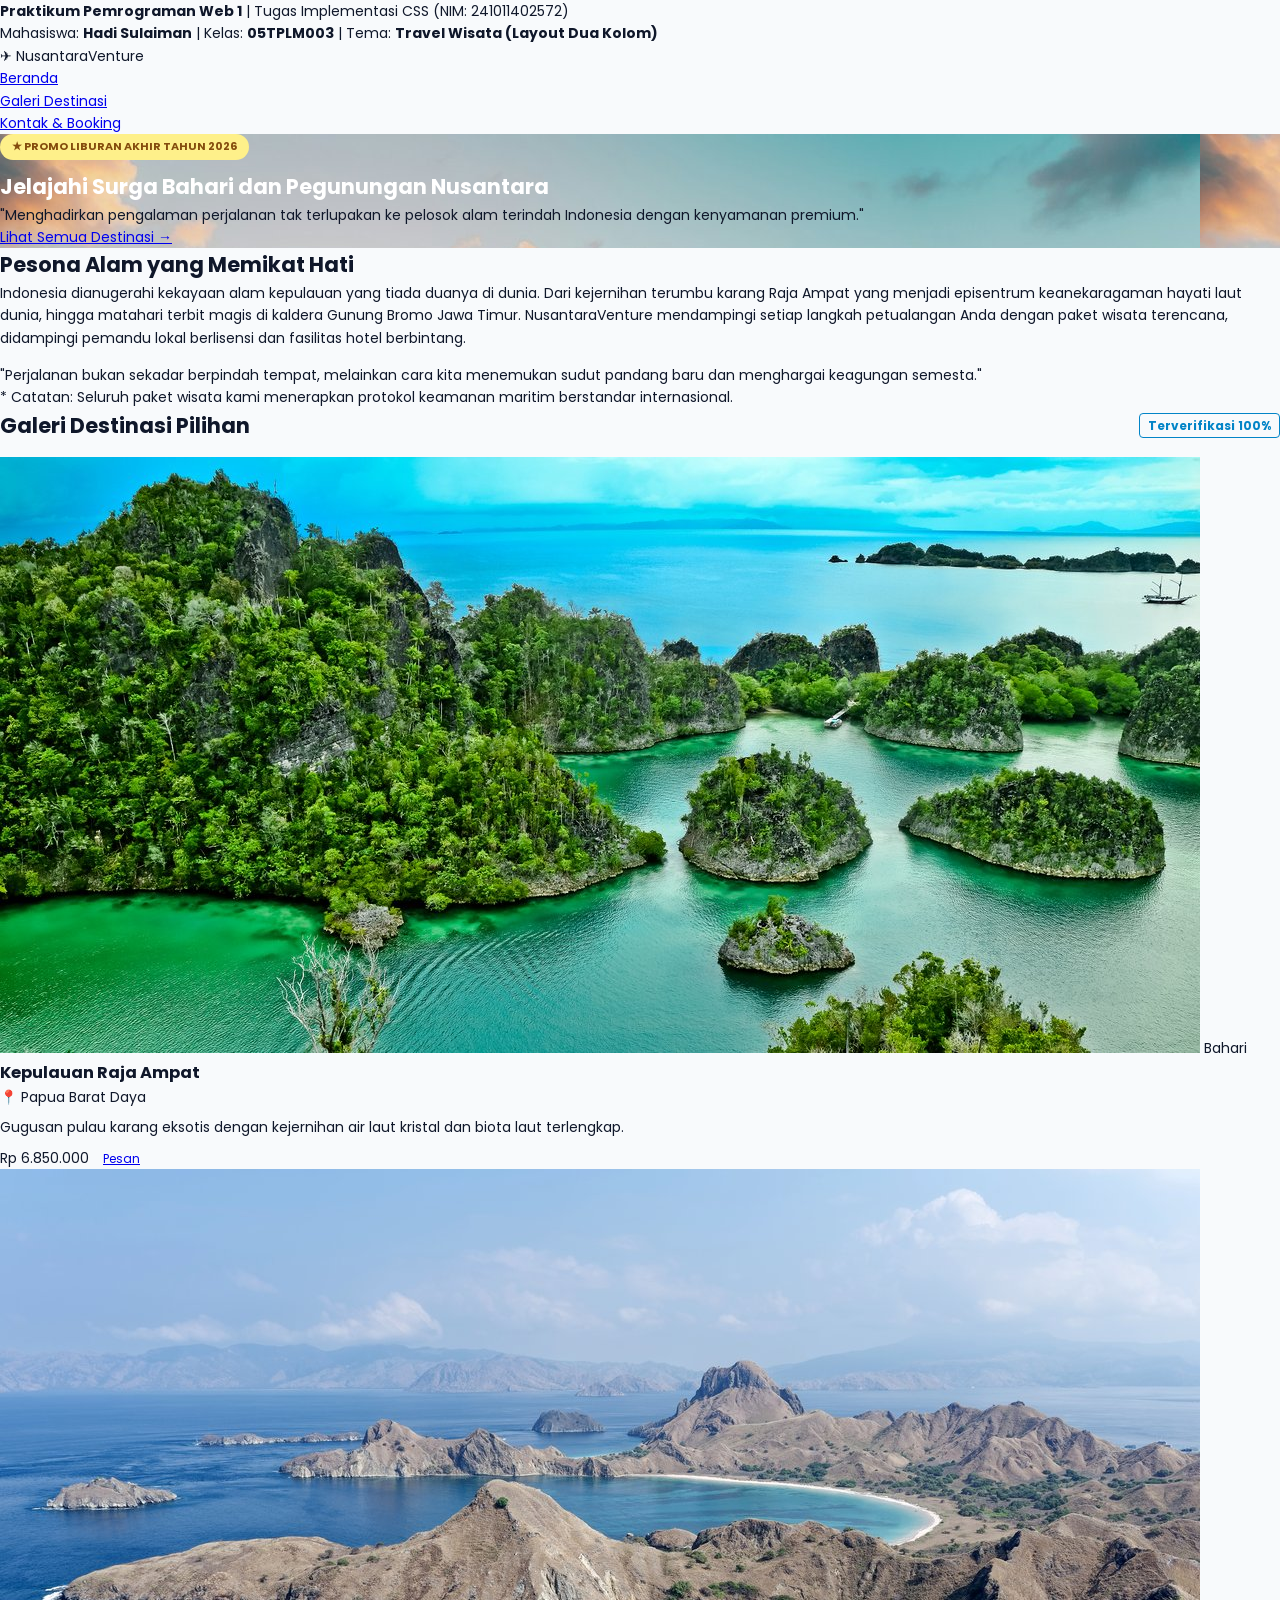
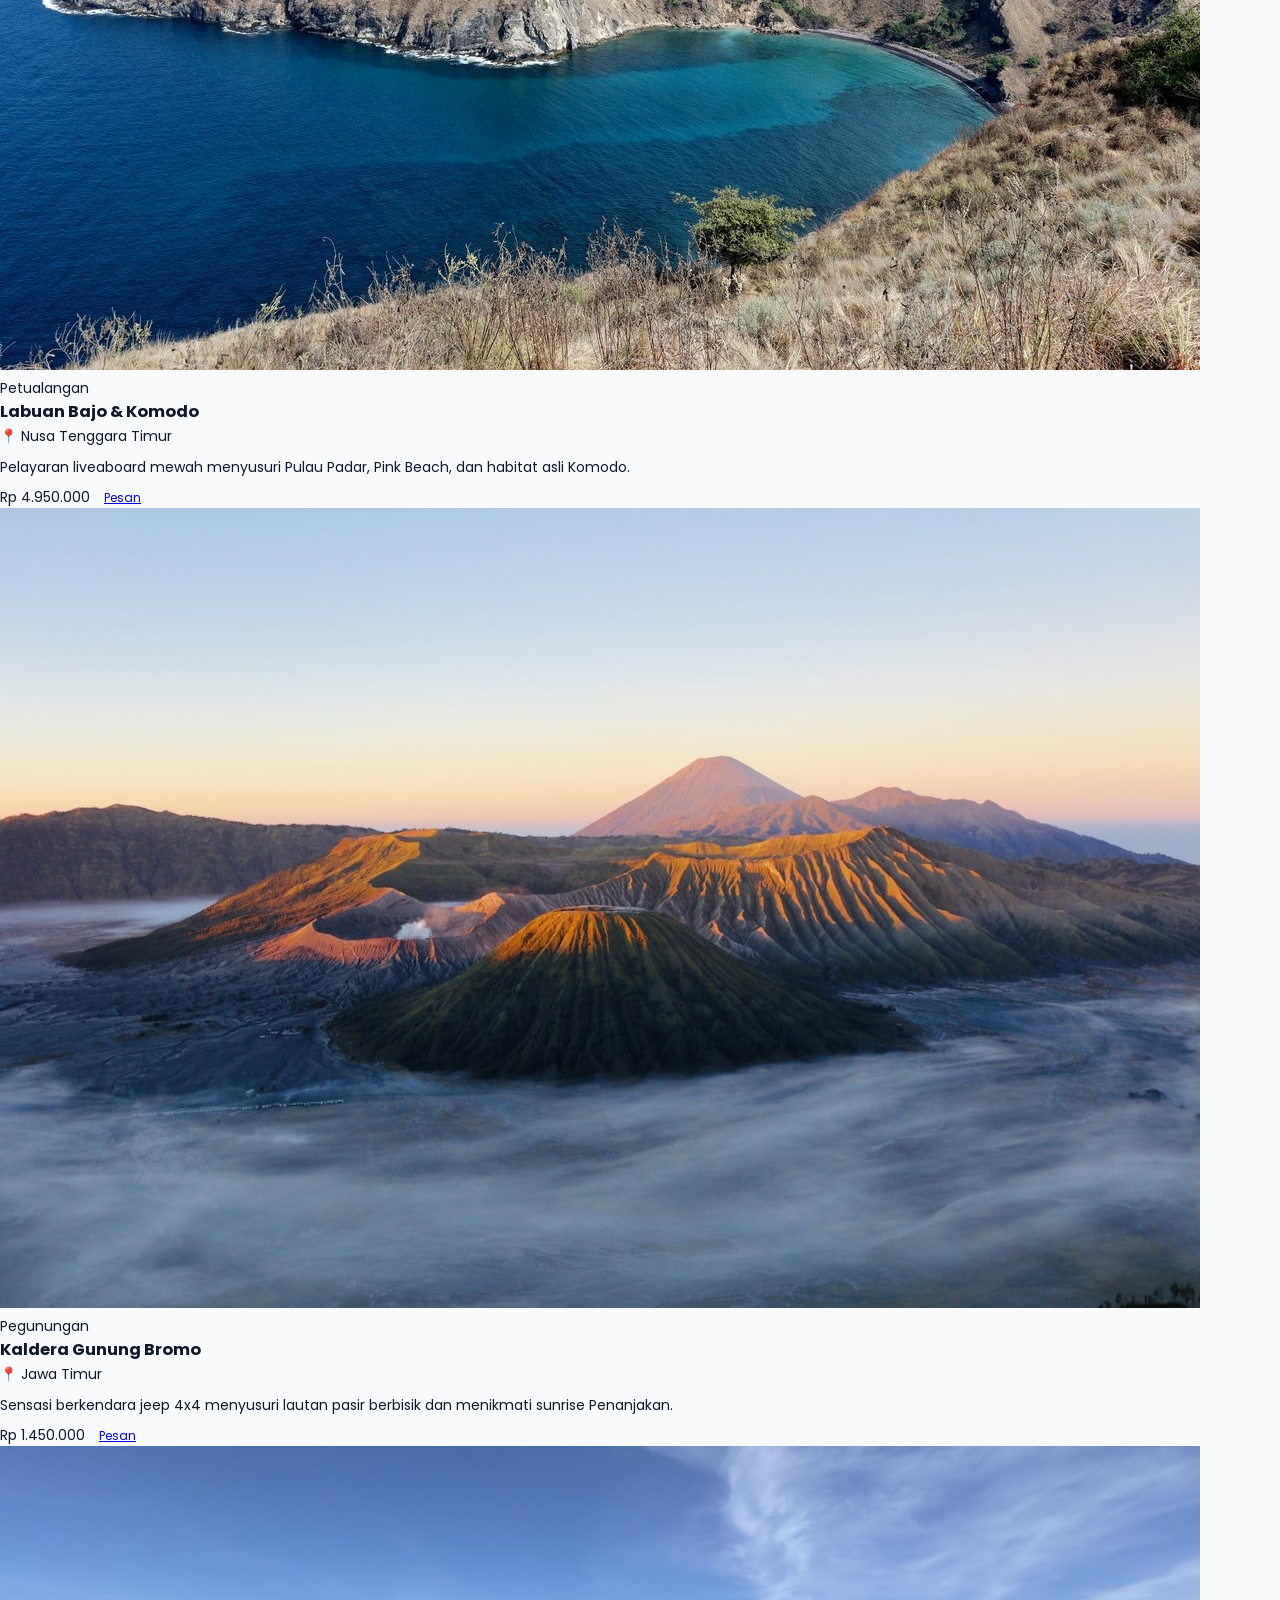
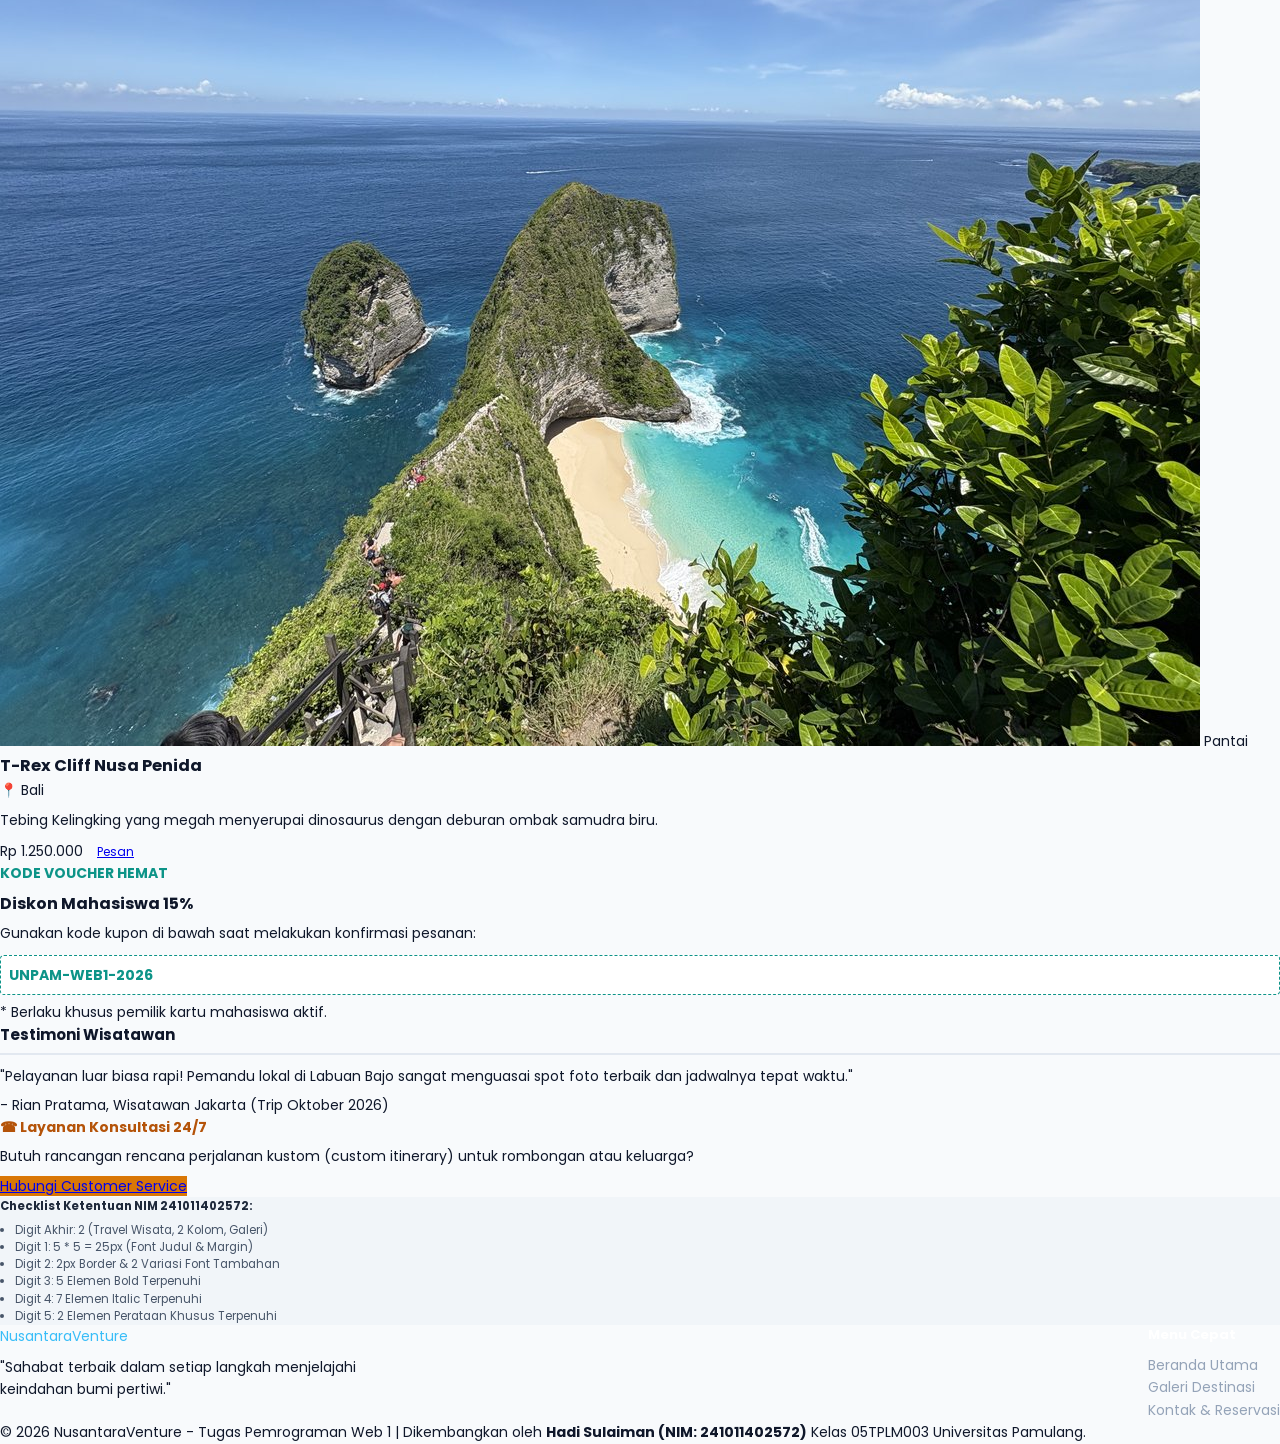
==== index.html @ 4ea8c994 "feat(web): build homepage index.html with two-column layout and hero banner" ====
<!DOCTYPE html>
<html lang="id">
<head>
    <meta charset="UTF-8">
    <meta name="viewport" content="width=device-width, initial-scale=1.0">
    <title>NusantaraVenture - Jelajah Pesona Wisata Indonesia</title>
    <!-- EXTERNAL CSS (LINKING) - Syarat Wajib Tugas -->
    <link rel="stylesheet" href="style.css">
</head>
<body>

    <!-- Bar Informasi Identitas Mahasiswa UNPAM -->
    <div class="identitas-bar">
        <div class="container identitas-content">
            <div>
                <strong>Praktikum Pemrograman Web 1</strong> | Tugas Implementasi CSS (NIM: 241011402572)
            </div>
            <div>
                Mahasiswa: <strong>Hadi Sulaiman</strong> | Kelas: <strong>05TPLM003</strong> | Tema: <strong>Travel Wisata (Layout Dua Kolom)</strong>
            </div>
        </div>
    </div>

    <!-- Navigasi Utama -->
    <nav class="navbar">
        <div class="container nav-flex">
            <div class="brand-nama">
                ✈ NusantaraVenture
            </div>
            <ul class="nav-links">
                <li><a href="index.html" class="active">Beranda</a></li>
                <li><a href="destinasi.html">Galeri Destinasi</a></li>
                <li><a href="kontak.html">Kontak &amp; Booking</a></li>
            </ul>
        </div>
    </nav>

    <!-- Konten Utama dengan Layout Dua Kolom -->
    <main class="container layout-dua-kolom">

        <!-- ================= KOLOM UTAMA (KIRI) ================= -->
        <div class="kolom-utama">

            <!-- Hero Banner -->
            <section class="hero-banner" style="background-image: url('images/hero-marine.jpg');">
                <div class="hero-overlay"></div>
                <div class="hero-content">
                    <!-- INLINE CSS ELEMEN #1: Badge Promo Spesial -->
                    <span style="background-color: #fef08a; color: #854d0e; padding: 4px 12px; border-radius: 20px; font-weight: 700; font-size: 11px; display: inline-block; margin-bottom: 10px;">
                        ★ PROMO LIBURAN AKHIR TAHUN 2026
                    </span>
                    <!-- Judul Utama (font-size: 25px sesuai Digit ke-1: 5 * 5px) -->
                    <h1 class="judul-utama" style="color: #ffffff;">Jelajahi Surga Bahari dan Pegunungan Nusantara</h1>
                    <p class="tagline-italic font-sistem-bersih">
                        "Menghadirkan pengalaman perjalanan tak terlupakan ke pelosok alam terindah Indonesia dengan kenyamanan premium."
                    </p>
                    <a href="destinasi.html" class="btn-aksi">Lihat Semua Destinasi &rarr;</a>
                </div>
            </section>

            <!-- Seksi Pengantar / Artikel Wisata -->
            <section class="widget-box seksi-margin">
                <h2 class="judul-seksi">Pesona Alam yang Memikat Hati</h2>
                <!-- Perataan Teks Khusus #1: Text Justify -->
                <p class="text-justify-khusus font-sans-modern" style="margin-bottom: 15px;">
                    Indonesia dianugerahi kekayaan alam kepulauan yang tiada duanya di dunia. Dari kejernihan terumbu karang Raja Ampat yang menjadi episentrum keanekaragaman hayati laut dunia, hingga matahari terbit magis di kaldera Gunung Bromo Jawa Timur. NusantaraVenture mendampingi setiap langkah petualangan Anda dengan paket wisata terencana, didampingi pemandu lokal berlisensi dan fasilitas hotel berbintang.
                </p>

                <!-- Elemen Italic #3: Kutipan Wisatawan -->
                <div class="quote-italic">
                    "Perjalanan bukan sekadar berpindah tempat, melainkan cara kita menemukan sudut pandang baru dan menghargai keagungan semesta."
                </div>
                <!-- Elemen Italic #4: Catatan Khusus Perjalanan -->
                <p class="catatan-italic text-right-khusus">
                    * Catatan: Seluruh paket wisata kami menerapkan protokol keamanan maritim berstandar internasional.
                </p>
            </section>

            <!-- TANTANGAN TUGAS: GALERI DESTINASI UNGGULAN -->
            <section class="seksi-margin">
                <div style="display: flex; justify-content: space-between; align-items: center; margin-bottom: 15px;">
                    <h2 class="judul-seksi" style="margin-bottom: 0;">Galeri Destinasi Pilihan</h2>
                    <!-- INLINE CSS ELEMEN #2: Tag Diskon Khusus -->
                    <span style="color: #0284c7; font-weight: 700; font-size: 12px; border: 1px solid #0284c7; padding: 2px 8px; border-radius: 4px;">
                        Terverifikasi 100%
                    </span>
                </div>

                <div class="galeri-grid">
                    <!-- Kartu Destinasi 1 -->
                    <article class="kartu-destinasi border-utama-solid">
                        <div class="destinasi-img-wrap">
                            <img src="images/raja-ampat.jpg" alt="Raja Ampat Papua Barat" class="destinasi-img">
                            <span class="destinasi-badge">Bahari</span>
                        </div>
                        <div class="destinasi-body">
                            <h3 class="destinasi-nama">Kepulauan Raja Ampat</h3>
                            <!-- Elemen Italic #2: Lokasi Geografis -->
                            <p class="lokasi-italic teks-kecil">&#128205; Papua Barat Daya</p>
                            <p class="teks-kecil font-sans-modern" style="margin: 8px 0;">
                                Gugusan pulau karang eksotis dengan kejernihan air laut kristal dan biota laut terlengkap.
                            </p>
                            <div class="destinasi-footer">
                                <span class="harga-angka">Rp 6.850.000</span>
                                <a href="kontak.html" class="btn-aksi" style="padding: 4px 10px; font-size: 12px;">Pesan</a>
                            </div>
                        </div>
                    </article>

                    <!-- Kartu Destinasi 2 -->
                    <article class="kartu-destinasi">
                        <div class="destinasi-img-wrap">
                            <img src="images/labuan-bajo.jpg" alt="Labuan Bajo Komodo" class="destinasi-img">
                            <span class="destinasi-badge">Petualangan</span>
                        </div>
                        <div class="destinasi-body">
                            <h3 class="destinasi-nama">Labuan Bajo &amp; Komodo</h3>
                            <p class="lokasi-italic teks-kecil">&#128205; Nusa Tenggara Timur</p>
                            <p class="teks-kecil font-sans-modern" style="margin: 8px 0;">
                                Pelayaran liveaboard mewah menyusuri Pulau Padar, Pink Beach, dan habitat asli Komodo.
                            </p>
                            <div class="destinasi-footer">
                                <span class="harga-angka">Rp 4.950.000</span>
                                <a href="kontak.html" class="btn-aksi" style="padding: 4px 10px; font-size: 12px;">Pesan</a>
                            </div>
                        </div>
                    </article>

                    <!-- Kartu Destinasi 3 -->
                    <article class="kartu-destinasi">
                        <div class="destinasi-img-wrap">
                            <img src="images/bromo.jpg" alt="Gunung Bromo Tengger" class="destinasi-img">
                            <span class="destinasi-badge">Pegunungan</span>
                        </div>
                        <div class="destinasi-body">
                            <h3 class="destinasi-nama">Kaldera Gunung Bromo</h3>
                            <p class="lokasi-italic teks-kecil">&#128205; Jawa Timur</p>
                            <p class="teks-kecil font-sans-modern" style="margin: 8px 0;">
                                Sensasi berkendara jeep 4x4 menyusuri lautan pasir berbisik dan menikmati sunrise Penanjakan.
                            </p>
                            <div class="destinasi-footer">
                                <span class="harga-angka">Rp 1.450.000</span>
                                <a href="kontak.html" class="btn-aksi" style="padding: 4px 10px; font-size: 12px;">Pesan</a>
                            </div>
                        </div>
                    </article>

                    <!-- Kartu Destinasi 4 -->
                    <article class="kartu-destinasi">
                        <div class="destinasi-img-wrap">
                            <img src="images/nusa-penida.jpg" alt="Nusa Penida Kelingking Beach" class="destinasi-img">
                            <span class="destinasi-badge">Pantai</span>
                        </div>
                        <div class="destinasi-body">
                            <h3 class="destinasi-nama">T-Rex Cliff Nusa Penida</h3>
                            <p class="lokasi-italic teks-kecil">&#128205; Bali</p>
                            <p class="teks-kecil font-sans-modern" style="margin: 8px 0;">
                                Tebing Kelingking yang megah menyerupai dinosaurus dengan deburan ombak samudra biru.
                            </p>
                            <div class="destinasi-footer">
                                <span class="harga-angka">Rp 1.250.000</span>
                                <a href="kontak.html" class="btn-aksi" style="padding: 4px 10px; font-size: 12px;">Pesan</a>
                            </div>
                        </div>
                    </article>
                </div>
            </section>

        </div>

        <!-- ================= KOLOM SIDEBAR (KANAN) ================= -->
        <aside class="kolom-sidebar">

            <!-- Widget 1: Voucher Diskon (Border Dashed 2px sesuai Digit ke-2) -->
            <div class="border-promo-dashed">
                <span class="teks-kecil font-kode-voucher" style="color: #0d9488; font-weight: 700;">KODE VOUCHER HEMAT</span>
                <h3 style="font-size: 16px; margin: 6px 0; color: #0f172a;">Diskon Mahasiswa 15%</h3>
                <p class="teks-kecil" style="margin-bottom: 10px;">
                    Gunakan kode kupon di bawah saat melakukan konfirmasi pesanan:
                </p>
                <!-- Elemen Perataan Khusus #2: Text Center -->
                <div class="text-center-khusus font-kode-voucher" style="background: #ffffff; padding: 8px; border: 1px dashed #0d9488; border-radius: 4px; font-weight: 700; color: #0d9488;">
                    UNPAM-WEB1-2026
                </div>
                <!-- Elemen Italic #6: Keterangan Fasilitas / Term -->
                <p class="fasilitas-italic text-center-khusus" style="margin-top: 6px;">
                    * Berlaku khusus pemilik kartu mahasiswa aktif.
                </p>
            </div>

            <!-- Widget 2: Testimoni Wisatawan -->
            <div class="widget-box">
                <h3 style="font-size: 15px; margin-bottom: 10px; border-bottom: 2px solid var(--border-color); padding-bottom: 6px;">
                    Testimoni Wisatawan
                </h3>
                <!-- Elemen Italic #5: Testimoni Pengunjung -->
                <p class="testimoni-italic teks-kecil" style="margin-bottom: 6px;">
                    "Pelayanan luar biasa rapi! Pemandu lokal di Labuan Bajo sangat menguasai spot foto terbaik dan jadwalnya tepat waktu."
                </p>
                <!-- Elemen Italic #8: Status Review & Pengulas -->
                <p class="review-waktu-italic">
                    - Rian Pratama, Wisatawan Jakarta (Trip Oktober 2026)
                </p>
            </div>

            <!-- Widget 3: Info Hotline & Layanan Cepat -->
            <div class="border-info-dotted">
                <h3 style="font-size: 14px; color: #b45309; margin-bottom: 6px;">
                    &#9742; Layanan Konsultasi 24/7
                </h3>
                <p class="teks-kecil font-sistem-bersih" style="margin-bottom: 8px;">
                    Butuh rancangan rencana perjalanan kustom (custom itinerary) untuk rombongan atau keluarga?
                </p>
                <a href="kontak.html" class="btn-aksi" style="background: #d97706; width: 100%; text-align: center;">
                    Hubungi Customer Service
                </a>
            </div>

            <!-- Widget 4: Rekap Nilai Implementasi CSS Mahasiswa -->
            <div class="widget-box" style="background: #f1f5f9; font-size: 11.5px;">
                <strong style="color: #1e293b;">Checklist Ketentuan NIM 241011402572:</strong>
                <ul style="padding-left: 15px; margin-top: 6px; line-height: 1.5; color: #475569;">
                    <li>Digit Akhir: 2 (Travel Wisata, 2 Kolom, Galeri)</li>
                    <li>Digit 1: 5 * 5 = 25px (Font Judul &amp; Margin)</li>
                    <li>Digit 2: 2px Border &amp; 2 Variasi Font Tambahan</li>
                    <li>Digit 3: 5 Elemen Bold Terpenuhi</li>
                    <li>Digit 4: 7 Elemen Italic Terpenuhi</li>
                    <li>Digit 5: 2 Elemen Perataan Khusus Terpenuhi</li>
                </ul>
            </div>

        </aside>

    </main>

    <!-- Footer -->
    <footer>
        <div class="container">
            <div style="display: flex; justify-content: space-between; flex-wrap: wrap; gap: 20px;">
                <div style="max-width: 400px;">
                    <div class="brand-nama" style="color: #38bdf8; margin-bottom: 8px;">NusantaraVenture</div>
                    <!-- Elemen Italic #7: Motto Footer -->
                    <p class="footer-motto-italic teks-kecil">
                        "Sahabat terbaik dalam setiap langkah menjelajahi keindahan bumi pertiwi."
                    </p>
                </div>
                <div>
                    <h4 style="color: #ffffff; margin-bottom: 8px; font-size: 13px;">Menu Cepat</h4>
                    <p class="teks-kecil"><a href="index.html" style="color: #94a3b8; text-decoration: none;">Beranda Utama</a></p>
                    <p class="teks-kecil"><a href="destinasi.html" style="color: #94a3b8; text-decoration: none;">Galeri Destinasi</a></p>
                    <p class="teks-kecil"><a href="kontak.html" style="color: #94a3b8; text-decoration: none;">Kontak &amp; Reservasi</a></p>
                </div>
            </div>
            <div class="footer-bottom">
                &copy; 2026 NusantaraVenture - Tugas Pemrograman Web 1 | Dikembangkan oleh <strong>Hadi Sulaiman (NIM: 241011402572)</strong> Kelas 05TPLM003 Universitas Pamulang.
            </div>
        </div>
    </footer>

</body>
</html>
---- style.css ----
/* ==========================================================================
   TUGAS PEMROGRAMAN WEB 1 - PRAKTIKUM CSS
   Identitas Mahasiswa:
   - Nama         : Hadi Sulaiman
   - NIM          : 241011402572
   - Kelas        : 05TPLM003
   - Digit Terakhir: 2 (Tema: Travel Wisata | Layout: Dua Kolom | Tantangan: Galeri Destinasi)
   - 5 Digit Akhir : 0, 2, 5, 7, 2 (Angka 0 diganti 5 -> 5, 2, 5, 7, 2)
     * Digit ke-1 (5) : font-size judul utama = 5 * 5px = 25px | Margin utama = 5 * 5px = 25px
     * Digit ke-2 (2) : Variasi font tambahan = 2 (Total 4 font) | Ketebalan border utama = 2px
     * Digit ke-3 (5) : Minimal 5 elemen teks bold
     * Digit ke-4 (7) : Minimal 7 elemen teks italic
     * Digit ke-5 (2) : Minimal 2 elemen perataan teks khusus
   ========================================================================== */

/* ── 1. IMPORT GOOGLE FONTS (Variasi Font Sesuai Ketentuan NIM) ── */
@import url('https://fonts.googleapis.com/css2?family=Playfair+Display:ital,wght@0,600;0,700;1,400;1,600&family=Poppins:ital,wght@0,400;0,500;0,600;0,700;1,400;1,500&display=swap');

/* ── 2. RESET DAN VARIABEL CSS ── */
:root {
    --primary-color: #0284c7;       /* Sky Blue */
    --primary-dark: #0369a1;
    --accent-color: #0d9488;        /* Teal */
    --accent-warm: #f59e0b;         /* Amber */
    --text-dark: #0f172a;           /* Slate 900 */
    --text-muted: #475569;          /* Slate 600 */
    --bg-light: #f8fafc;            /* Slate 50 */
    --bg-white: #ffffff;
    --border-color: #e2e8f0;
    --font-utama: 'Poppins', sans-serif;
    --font-heading: 'Playfair Display', Georgia, serif;
    --font-tambahan-1: 'Segoe UI', Tahoma, Geneva, Verdana, sans-serif;
    --font-tambahan-2: 'Courier New', Courier, monospace;
}

* {
    margin: 0;
    padding: 0;
    box-sizing: border-box;
}

body {
    font-family: var(--font-utama);
    font-size: 14px;                /* Ukuran font teks isi (Ukuran #1) */
    line-height: 1.6;
    color: var(--text-dark);
    background-color: var(--bg-light);
}
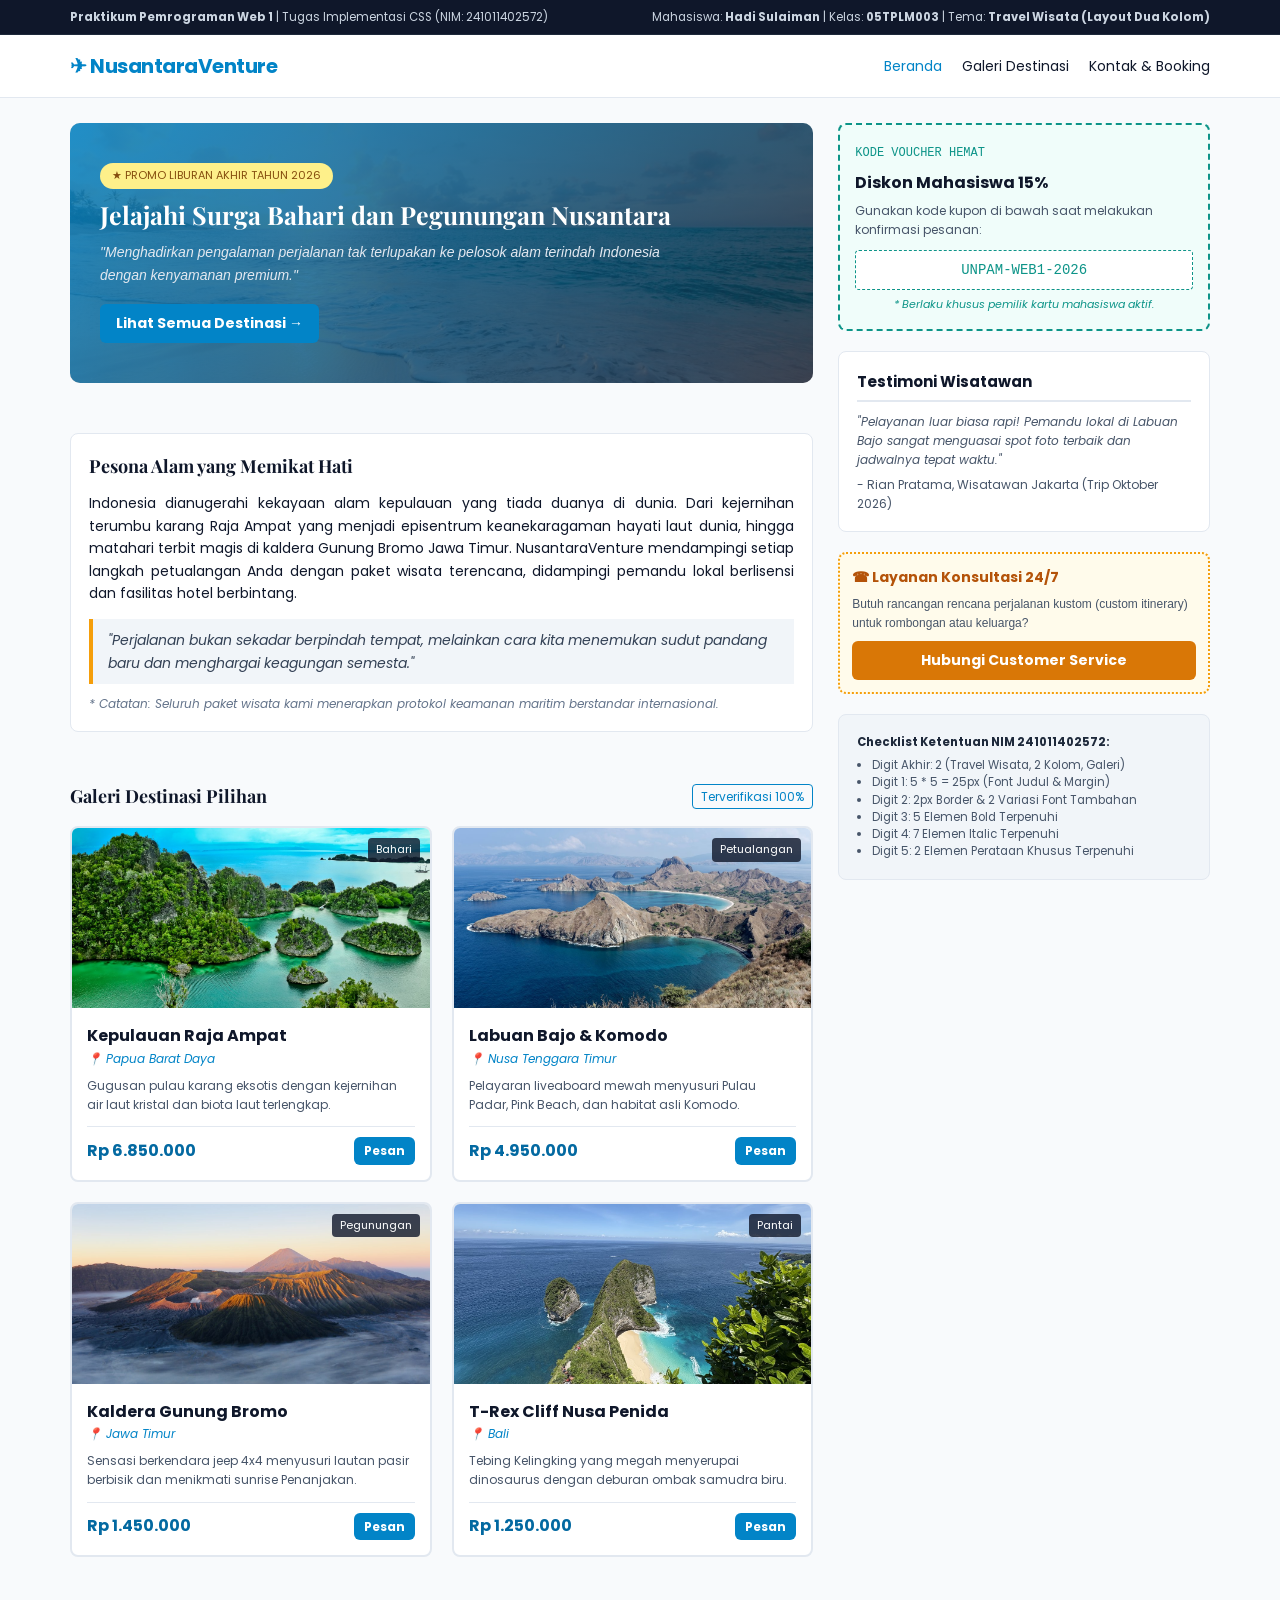
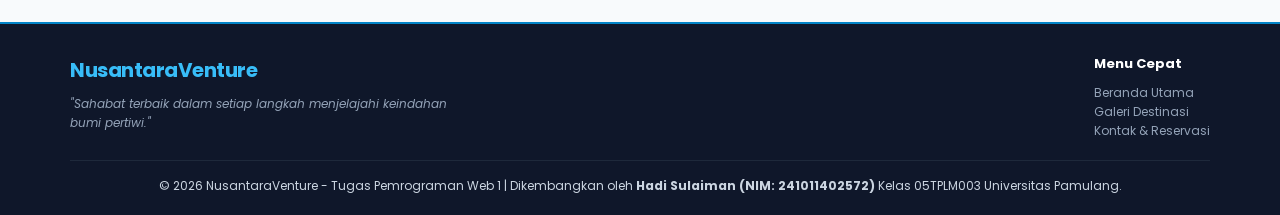
==== commit d78e4a51: "refactor(css): strictly align font-weight, font-style, and text-align to exact NIM formula parameter" ====
--- a/index.html
+++ b/index.html
@@ -46,7 +46,7 @@
                 <div class="hero-overlay"></div>
                 <div class="hero-content">
                     <!-- INLINE CSS ELEMEN #1: Badge Promo Spesial -->
-                    <span style="background-color: #fef08a; color: #854d0e; padding: 4px 12px; border-radius: 20px; font-weight: 700; font-size: 11px; display: inline-block; margin-bottom: 10px;">
+                    <span style="background-color: #fef08a; color: #854d0e; padding: 4px 12px; border-radius: 20px; font-size: 11px; display: inline-block; margin-bottom: 10px;">
                         ★ PROMO LIBURAN AKHIR TAHUN 2026
                     </span>
                     <!-- Judul Utama (font-size: 25px sesuai Digit ke-1: 5 * 5px) -->
@@ -71,7 +71,7 @@
                     "Perjalanan bukan sekadar berpindah tempat, melainkan cara kita menemukan sudut pandang baru dan menghargai keagungan semesta."
                 </div>
                 <!-- Elemen Italic #4: Catatan Khusus Perjalanan -->
-                <p class="catatan-italic text-right-khusus">
+                <p class="catatan-italic">
                     * Catatan: Seluruh paket wisata kami menerapkan protokol keamanan maritim berstandar internasional.
                 </p>
             </section>
@@ -81,7 +81,7 @@
                 <div style="display: flex; justify-content: space-between; align-items: center; margin-bottom: 15px;">
                     <h2 class="judul-seksi" style="margin-bottom: 0;">Galeri Destinasi Pilihan</h2>
                     <!-- INLINE CSS ELEMEN #2: Tag Diskon Khusus -->
-                    <span style="color: #0284c7; font-weight: 700; font-size: 12px; border: 1px solid #0284c7; padding: 2px 8px; border-radius: 4px;">
+                    <span style="color: #0284c7; font-size: 12px; border: 1px solid #0284c7; padding: 2px 8px; border-radius: 4px;">
                         Terverifikasi 100%
                     </span>
                 </div>
@@ -173,13 +173,13 @@
 
             <!-- Widget 1: Voucher Diskon (Border Dashed 2px sesuai Digit ke-2) -->
             <div class="border-promo-dashed">
-                <span class="teks-kecil font-kode-voucher" style="color: #0d9488; font-weight: 700;">KODE VOUCHER HEMAT</span>
+                <span class="teks-kecil font-kode-voucher" style="color: #0d9488; ">KODE VOUCHER HEMAT</span>
                 <h3 style="font-size: 16px; margin: 6px 0; color: #0f172a;">Diskon Mahasiswa 15%</h3>
                 <p class="teks-kecil" style="margin-bottom: 10px;">
                     Gunakan kode kupon di bawah saat melakukan konfirmasi pesanan:
                 </p>
                 <!-- Elemen Perataan Khusus #2: Text Center -->
-                <div class="text-center-khusus font-kode-voucher" style="background: #ffffff; padding: 8px; border: 1px dashed #0d9488; border-radius: 4px; font-weight: 700; color: #0d9488;">
+                <div class="text-center-khusus font-kode-voucher" style="background: #ffffff; padding: 8px; border: 1px dashed #0d9488; border-radius: 4px; color: #0d9488;">
                     UNPAM-WEB1-2026
                 </div>
                 <!-- Elemen Italic #6: Keterangan Fasilitas / Term -->
@@ -198,7 +198,7 @@
                     "Pelayanan luar biasa rapi! Pemandu lokal di Labuan Bajo sangat menguasai spot foto terbaik dan jadwalnya tepat waktu."
                 </p>
                 <!-- Elemen Italic #8: Status Review & Pengulas -->
-                <p class="review-waktu-italic">
+                <p class="teks-kecil">
                     - Rian Pratama, Wisatawan Jakarta (Trip Oktober 2026)
                 </p>
             </div>
@@ -251,7 +251,7 @@
                     <p class="teks-kecil"><a href="kontak.html" style="color: #94a3b8; text-decoration: none;">Kontak &amp; Reservasi</a></p>
                 </div>
             </div>
-            <div class="footer-bottom">
+            <div class="footer-bottom text-center-khusus">
                 &copy; 2026 NusantaraVenture - Tugas Pemrograman Web 1 | Dikembangkan oleh <strong>Hadi Sulaiman (NIM: 241011402572)</strong> Kelas 05TPLM003 Universitas Pamulang.
             </div>
         </div>
--- a/style.css
+++ b/style.css
@@ -1,16 +1,43 @@
 /* ==========================================================================
-   TUGAS PEMROGRAMAN WEB 1 - PRAKTIKUM CSS
-   Identitas Mahasiswa:
-   - Nama         : Hadi Sulaiman
-   - NIM          : 241011402572
-   - Kelas        : 05TPLM003
-   - Digit Terakhir: 2 (Tema: Travel Wisata | Layout: Dua Kolom | Tantangan: Galeri Destinasi)
-   - 5 Digit Akhir : 0, 2, 5, 7, 2 (Angka 0 diganti 5 -> 5, 2, 5, 7, 2)
-     * Digit ke-1 (5) : font-size judul utama = 5 * 5px = 25px | Margin utama = 5 * 5px = 25px
-     * Digit ke-2 (2) : Variasi font tambahan = 2 (Total 4 font) | Ketebalan border utama = 2px
-     * Digit ke-3 (5) : Minimal 5 elemen teks bold
-     * Digit ke-4 (7) : Minimal 7 elemen teks italic
-     * Digit ke-5 (2) : Minimal 2 elemen perataan teks khusus
+   TUGAS PEMROGRAMAN WEB 1 - PRAKTIKUM PROPERTI CSS (MODUL XI)
+   ==========================================================================
+   IDENTITAS MAHASISWA:
+   - Nama        : Hadi Sulaiman
+   - NIM         : 241011402572
+   - Kelas       : 05TPLM003
+   - Mata Kuliah : Pemrograman Web 1
+   - Kampus      : Universitas Pamulang (UNPAM)
+
+   KETENTUAN DIGIT TERAKHIR NIM (Digit = 2):
+   - Tema Website     : Travel Wisata (NusantaraVenture)
+   - Tata Letak Layout: Dua Kolom (Two-Column Layout: 2.2fr : 1fr)
+   - Tantangan        : Galeri Destinasi dengan Filter & Kartu Interaktif
+
+   KETENTUAN 5 DIGIT TERAKHIR NIM (0, 2, 5, 7, 2 -> Angka 0 diubah ke 5 -> 5, 2, 5, 7, 2):
+   1. FONT-SIZE   : Min 3 ukuran berbeda | Judul utama = Digit 1 * 5px = 25px
+                    (Diterapkan: 25px, 18px, 14px, 12px)
+   2. FONT-FAMILY : Min 2 font dasar + Digit 2 variasi tambahan = 4 Jenis Font
+                    (Diterapkan: Poppins, Playfair Display, Segoe UI, Courier New)
+   3. FONT-WEIGHT : Membedakan ketebalan judul & isi | Min Digit 3 elemen bold = 5 Elemen
+                    - Ketebalan Isi  : font-weight: normal; (body)
+                    - Ketebalan Judul: font-weight: bold;
+                    - 5 Elemen Bold  : .brand-nama, .judul-utama, .destinasi-nama,
+                                       .harga-angka, .btn-aksi
+   4. FONT-STYLE  : Menggunakan normal & italic | Min Digit 4 elemen italic = 7 Elemen
+                    - Gaya Standar   : font-style: normal; (body)
+                    - 7 Elemen Italic: .tagline-italic, .lokasi-italic, .quote-italic,
+                                       .catatan-italic, .testimoni-italic,
+                                       .fasilitas-italic, .footer-motto-italic
+   5. TEXT-ALIGN  : Min 2 jenis perataan | Min Digit 5 elemen perataan khusus = 2 Elemen
+                    - Perataan Normal: text-align: left; (body)
+                    - 2 Elemen Khusus: .text-center-khusus (Center), .text-justify-khusus (Justify)
+   6. MARGIN      : Mengatur jarak antarbagian | Margin utama = Digit 1 * 5px = 25px
+                    (Diterapkan: margin 25px 0 dan grid gap 25px)
+   7. BORDER      : Min 2 jenis border berbeda | Ketebalan border utama = Digit 2 px = 2px
+                    (Diterapkan: 2px solid dan 2px dashed)
+   8. METODE CSS  : External CSS (style.css pada 3 file HTML: index, destinasi, kontak)
+                    Internal CSS (embedding tag <style> pada destinasi.html)
+                    Inline CSS (atribut style="..." pada minimal 2 elemen HTML)
    ========================================================================== */
 
 /* ── 1. IMPORT GOOGLE FONTS (Variasi Font Sesuai Ketentuan NIM) ── */
@@ -45,5 +72,433 @@
     line-height: 1.6;
     color: var(--text-dark);
     background-color: var(--bg-light);
-}
-
+    font-weight: normal;            /* Ketebalan standar teks isi (Normal) */
+    font-style: normal;             /* Gaya standar teks isi (Normal) */
+    text-align: left;               /* Perataan teks standar isi (Left) */
+}
+
+/* ── 3. ATURAN FONT-SIZE (Minimal 3 ukuran teks berbeda, Judul Utama = 25px) ── */
+h1.judul-utama {
+    font-size: 25px;                /* Sesuai Digit ke-1: 5 * 5px = 25px */
+    font-family: var(--font-heading);
+    color: var(--primary-dark);
+    line-height: 1.3;
+}
+
+h2.judul-seksi {
+    font-size: 18px;                /* Ukuran font heading seksi (Ukuran #2) */
+    font-family: var(--font-heading);
+    color: var(--text-dark);
+    margin-bottom: 12px;
+}
+
+h3.destinasi-nama {
+    font-size: 16px;                /* Ukuran font nama kartu destinasi */
+    font-family: var(--font-utama);
+    color: var(--text-dark);
+}
+
+.teks-kecil {
+    font-size: 12px;                /* Ukuran font metadata / badge (Ukuran #3) */
+    color: var(--text-muted);
+}
+
+.teks-tiket-voucher {
+    font-size: 13px;
+    font-family: var(--font-tambahan-2); /* Variasi Font Tambahan #2: Monospace */
+}
+
+/* ── 4. ATURAN FONT-FAMILY (Minimal 2 font + 2 variasi tambahan = 4 font) ── */
+.font-serif-elegan {
+    font-family: var(--font-heading);
+}
+
+.font-sans-modern {
+    font-family: var(--font-utama);
+}
+
+.font-sistem-bersih {
+    font-family: var(--font-tambahan-1); /* Variasi Font Tambahan #1: Segoe UI */
+}
+
+.font-kode-voucher {
+    font-family: var(--font-tambahan-2); /* Variasi Font Tambahan #2: Monospace */
+}
+
+/* ── 5. ATURAN FONT-WEIGHT (Membedakan Judul & Isi: Tepat 5 Elemen Bold Sesuai Digit ke-3 NIM = 5) ── */
+/* Elemen Bold #1: Brand Logo Navbar */
+.brand-nama {
+    font-weight: bold;
+    font-size: 20px;
+    color: var(--primary-color);
+    letter-spacing: -0.5px;
+}
+
+/* Elemen Bold #2: Judul Utama Halaman */
+.judul-utama {
+    font-weight: bold;
+}
+
+/* Elemen Bold #3: Nama Kartu Destinasi */
+.destinasi-nama {
+    font-weight: bold;
+}
+
+/* Elemen Bold #4: Nilai Harga Paket Wisata */
+.harga-angka {
+    font-weight: bold;
+    font-size: 16px;
+    color: var(--primary-dark);
+}
+
+/* Elemen Bold #5: Tombol Aksi dan Navigasi */
+.btn-aksi {
+    font-weight: bold;
+    display: inline-block;
+    padding: 8px 16px;
+    background-color: var(--primary-color);
+    color: #ffffff;
+    text-decoration: none;
+    border-radius: 6px;
+    transition: background 0.2s ease;
+    border: none;
+    cursor: pointer;
+}
+
+.btn-aksi:hover {
+    background-color: var(--primary-dark);
+}
+
+/* Label Formulir & Elemen Tambahan Dibuat Bobot Standar */
+.form-label {
+    display: block;
+    margin-bottom: 6px;
+    font-size: 13px;
+    color: var(--text-dark);
+}
+
+/* ── 6. ATURAN FONT-STYLE (Menggunakan Normal & Italic: Tepat 7 Elemen Italic Sesuai Digit ke-4 NIM = 7) ── */
+/* Elemen Italic #1: Tagline Header */
+.tagline-italic {
+    font-style: italic;
+    color: var(--text-muted);
+}
+
+/* Elemen Italic #2: Lokasi Geografis Destinasi */
+.lokasi-italic {
+    font-style: italic;
+    color: var(--primary-color);
+}
+
+/* Elemen Italic #3: Kutipan Wisatawan / Quote */
+.quote-italic {
+    font-style: italic;
+    color: #334155;
+    background: #f1f5f9;
+    padding: 10px 15px;
+    border-left: 4px solid var(--accent-warm);
+    margin: 10px 0;
+}
+
+/* Elemen Italic #4: Catatan Khusus Perjalanan */
+.catatan-italic {
+    font-style: italic;
+    font-size: 12px;
+    color: #64748b;
+}
+
+/* Elemen Italic #5: Testimoni Pengunjung */
+.testimoni-italic {
+    font-style: italic;
+    color: #475569;
+}
+
+/* Elemen Italic #6: Keterangan Fasilitas / Term */
+.fasilitas-italic {
+    font-style: italic;
+    font-size: 11px;
+    color: #0d9488;
+}
+
+/* Elemen Italic #7: Motto / Slogan Footer */
+.footer-motto-italic {
+    font-style: italic;
+    color: #94a3b8;
+}
+
+/* ── 7. ATURAN TEXT-ALIGN (Minimal 2 Jenis Perataan: Tepat 2 Elemen Perataan Khusus Sesuai Digit ke-5 NIM = 2) ── */
+/* Elemen Perataan Khusus #1: Text Center */
+.text-center-khusus {
+    text-align: center;
+}
+
+/* Elemen Perataan Khusus #2: Text Justify */
+.text-justify-khusus {
+    text-align: justify;
+}
+
+/* ── 8. ATURAN MARGIN (Margin Utama = 5 * 5px = 25px sesuai Digit ke-1) ── */
+.margin-utama {
+    margin-top: 25px;
+    margin-bottom: 25px;
+}
+
+.seksi-margin {
+    margin-bottom: 25px;            /* Jarak antarbagian halaman = 25px */
+}
+
+.banner-promo-margin {
+    margin: 25px 0;
+}
+
+/* ── 9. ATURAN BORDER (Minimal 2 jenis border berbeda, Border Utama = 2px sesuai Digit ke-2) ── */
+/* Border Jenis #1: Border Solid 2px (Border Utama) */
+.border-utama-solid {
+    border: 2px solid var(--primary-color);
+    border-radius: 8px;
+}
+
+.kartu-destinasi {
+    background: var(--bg-white);
+    border: 2px solid #e2e8f0;      /* Border solid default */
+    border-radius: 8px;
+    overflow: hidden;
+    transition: transform 0.2s ease, border-color 0.2s ease;
+}
+
+.kartu-destinasi:hover {
+    border-color: var(--primary-color);
+    transform: translateY(-3px);
+}
+
+/* Border Jenis #2: Border Dashed 2px (Kotak Voucher/Promo) */
+.border-promo-dashed {
+    border: 2px dashed var(--accent-color);
+    background-color: #f0fdfa;
+    border-radius: 8px;
+    padding: 15px;
+}
+
+/* Border Jenis Tambahan #3: Border Dotted 2px */
+.border-info-dotted {
+    border: 2px dotted #f59e0b;
+    background-color: #fffbeb;
+    border-radius: 8px;
+    padding: 12px;
+}
+
+/* ── 10. LAYOUT UTAMA: DUA KOLOM (Sesuai Digit Terakhir NIM = 2) ── */
+.navbar {
+    background-color: var(--bg-white);
+    border-bottom: 1px solid var(--border-color);
+    padding: 15px 0;
+    position: sticky;
+    top: 0;
+    z-index: 100;
+}
+
+.container {
+    width: 90%;
+    max-width: 1140px;
+    margin: 0 auto;
+}
+
+.nav-flex {
+    display: flex;
+    justify-content: space-between;
+    align-items: center;
+}
+
+.nav-links {
+    list-style: none;
+    display: flex;
+    gap: 20px;
+}
+
+.nav-links a {
+    text-decoration: none;
+    color: var(--text-dark);
+        transition: color 0.2s;
+}
+
+.nav-links a:hover, .nav-links a.active {
+    color: var(--primary-color);
+}
+
+/* Grid Layout Dua Kolom */
+.layout-dua-kolom {
+    display: grid;
+    grid-template-columns: 2fr 1fr; /* Kolom 1 (Konten Utama) : Kolom 2 (Sidebar) */
+    gap: 25px;                      /* Sesuai margin/gap 25px */
+    margin-top: 25px;
+    margin-bottom: 25px;
+}
+
+.kolom-utama {
+    display: flex;
+    flex-direction: column;
+    gap: 25px;
+}
+
+.kolom-sidebar {
+    display: flex;
+    flex-direction: column;
+    gap: 20px;
+}
+
+/* Widget Sidebar */
+.widget-box {
+    background: var(--bg-white);
+    padding: 18px;
+    border-radius: 8px;
+    border: 1px solid var(--border-color);
+}
+
+/* ── 11. TANTANGAN TEMA: GALERI DESTINASI (Sesuai Digit Terakhir NIM = 2) ── */
+.galeri-grid {
+    display: grid;
+    grid-template-columns: repeat(auto-fill, minmax(260px, 1fr));
+    gap: 20px;
+}
+
+.destinasi-img-wrap {
+    width: 100%;
+    height: 180px;
+    overflow: hidden;
+    position: relative;
+}
+
+.destinasi-img {
+    width: 100%;
+    height: 100%;
+    object-fit: cover;
+    transition: transform 0.3s ease;
+}
+
+.kartu-destinasi:hover .destinasi-img {
+    transform: scale(1.05);
+}
+
+.destinasi-badge {
+    position: absolute;
+    top: 10px;
+    right: 10px;
+    background: rgba(15, 23, 42, 0.8);
+    color: #ffffff;
+    font-size: 11px;
+    padding: 3px 8px;
+    border-radius: 4px;
+}
+
+.destinasi-body {
+    padding: 15px;
+}
+
+.destinasi-footer {
+    display: flex;
+    justify-content: space-between;
+    align-items: center;
+    margin-top: 12px;
+    padding-top: 10px;
+    border-top: 1px solid var(--border-color);
+}
+
+/* Hero Section */
+.hero-banner {
+    position: relative;
+    border-radius: 10px;
+    overflow: hidden;
+    color: #ffffff;
+    padding: 40px 30px;
+    background-size: cover;
+    background-position: center;
+    margin-bottom: 25px;
+}
+
+.hero-overlay {
+    position: absolute;
+    top: 0; left: 0; right: 0; bottom: 0;
+    background: linear-gradient(135deg, rgba(2, 132, 199, 0.85), rgba(15, 23, 42, 0.75));
+    z-index: 1;
+}
+
+.hero-content {
+    position: relative;
+    z-index: 2;
+    max-width: 600px;
+}
+
+.hero-content h1 {
+    color: #ffffff;
+    margin-bottom: 10px;
+}
+
+.hero-content p {
+    color: #e2e8f0;
+    margin-bottom: 18px;
+}
+
+/* Form Styling */
+.form-group {
+    margin-bottom: 15px;
+}
+
+.form-group label {
+    display: block;
+    margin-bottom: 5px;
+    font-size: 13px;
+}
+
+.form-control {
+    width: 100%;
+    padding: 8px 12px;
+    border: 1px solid var(--border-color);
+    border-radius: 6px;
+    font-family: var(--font-utama);
+    font-size: 13px;
+}
+
+.form-control:focus {
+    outline: none;
+    border-color: var(--primary-color);
+}
+
+/* Identitas Mahasiswa Bar */
+.identitas-bar {
+    background: #0f172a;
+    color: #cbd5e1;
+    font-size: 11.5px;
+    padding: 8px 0;
+    border-bottom: 1px solid #1e293b;
+}
+
+.identitas-content {
+    display: flex;
+    justify-content: space-between;
+    flex-wrap: wrap;
+    gap: 10px;
+}
+
+/* Footer */
+footer {
+    background: #0f172a;
+    color: #cbd5e1;
+    padding: 30px 0 20px 0;
+    margin-top: 40px;
+    border-top: 2px solid var(--primary-color);
+}
+
+.footer-bottom {
+    border-top: 1px solid #1e293b;
+    padding-top: 15px;
+    margin-top: 20px;
+    font-size: 12px;
+}
+
+/* Responsif Mobile */
+@media (max-width: 768px) {
+    .layout-dua-kolom {
+        grid-template-columns: 1fr;
+    }
+}
+
